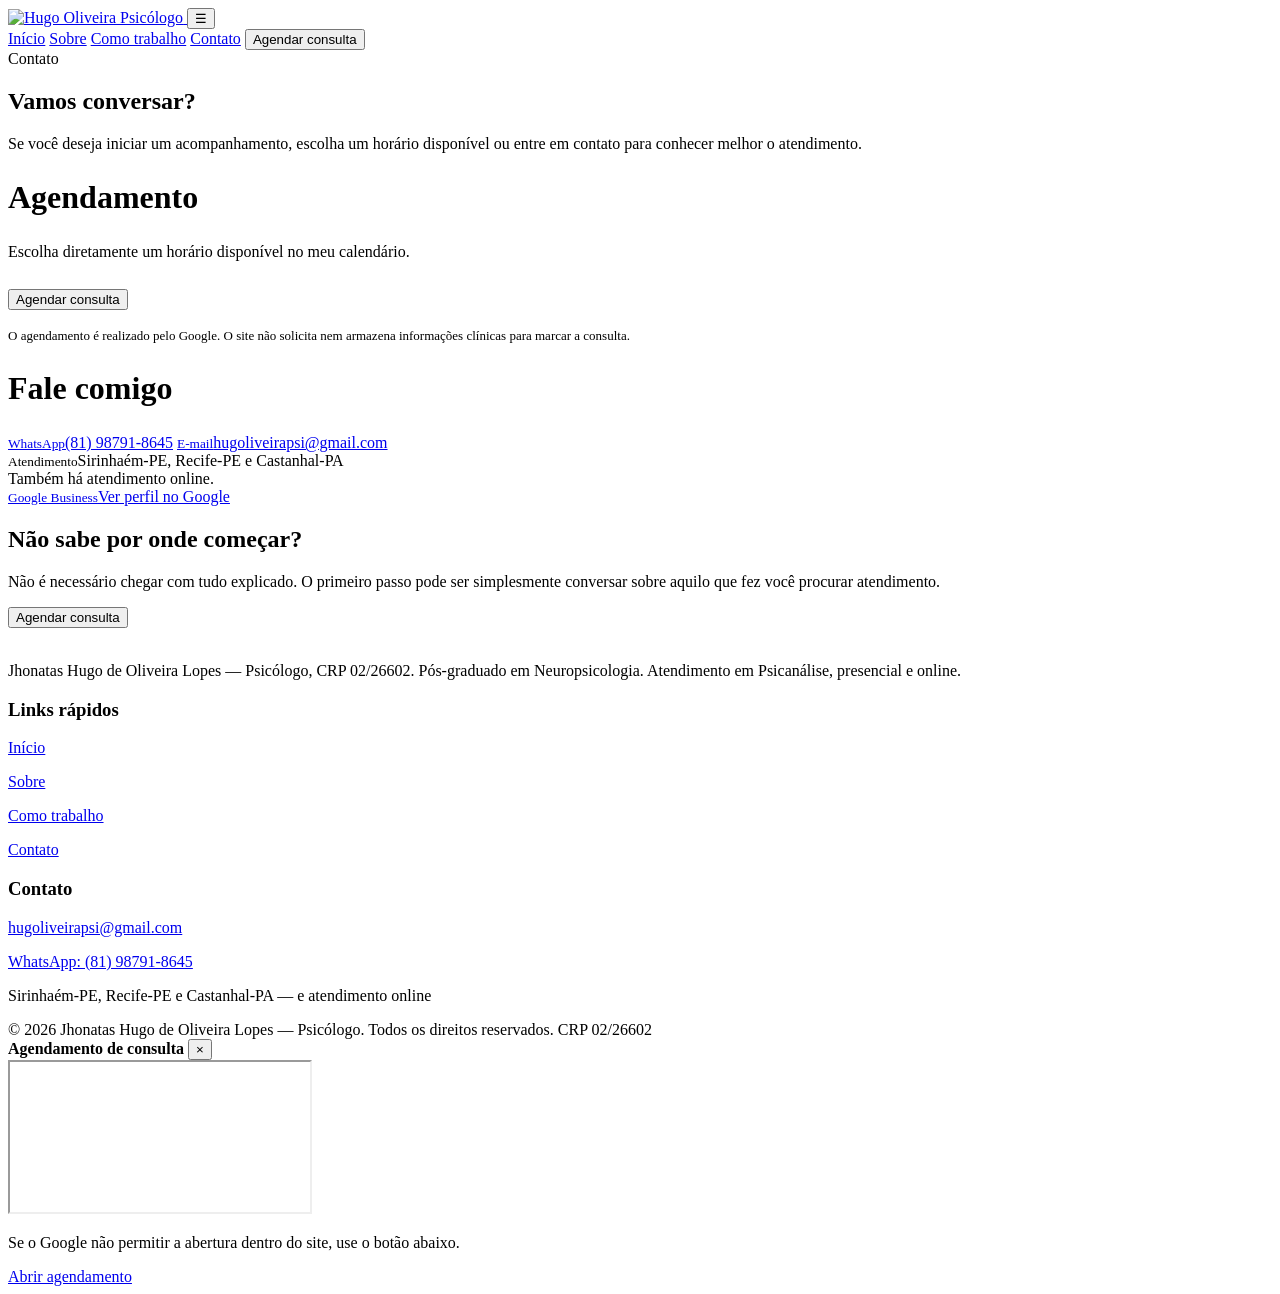
==== contato.html @ 469fea36 "Add files via upload" ====
<!doctype html>
<html lang="pt-BR">
<head>
<meta charset="utf-8">
<meta name="viewport" content="width=device-width, initial-scale=1">
<title>Contato | Hugo Oliveira — Psicólogo</title>
<meta name="description" content="Entre em contato com Hugo Oliveira, psicólogo CRP 02/26602, ou agende uma consulta pelo Google Agenda.">
<meta name="theme-color" content="#3f798b">
<link rel="icon" href="assets/logo-mark.png">
<link rel="stylesheet" href="assets/style.css">
</head>
<body>
<header class="site-header">
  <div class="container nav">
    <a class="brand" href="index.html" aria-label="Hugo Oliveira - Psicólogo">
      <img src="assets/logo-full.png" alt="Hugo Oliveira Psicólogo">
    </a>
    <button class="menu-toggle" data-menu aria-label="Abrir menu">☰</button>
    <nav class="nav-links" data-nav>
      <a href="index.html" class="">Início</a>
      <a href="sobre.html" class="">Sobre</a>
      <a href="servicos.html" class="">Como trabalho</a>
      <a href="contato.html" class="active">Contato</a>
      <button class="nav-cta" data-book>Agendar consulta</button>
    </nav>
  </div>
</header>
<main>
<section class="page-hero"><div class="container"><div class="eyebrow">Contato</div><h1>Vamos conversar?</h1><p class="lead">Se você deseja iniciar um acompanhamento, escolha um horário disponível ou entre em contato para conhecer melhor o atendimento.</p></div></section>
<section class="section">
  <div class="container contact-grid">
    <div class="contact-card">
      <h2 style="font-size:32px">Agendamento</h2>
      <p class="lead">Escolha diretamente um horário disponível no meu calendário.</p>
      <button class="btn btn-primary" data-book style="margin-top:12px">Agendar consulta</button>
      <p style="font-size:13px;color:var(--muted);margin-top:18px">O agendamento é realizado pelo Google. O site não solicita nem armazena informações clínicas para marcar a consulta.</p>
    </div>
    <div class="contact-card">
      <h2 style="font-size:32px">Fale comigo</h2>
      <a class="contact-link" href="https://wa.me/5581987918645" target="_blank" rel="noopener"><small>WhatsApp</small>(81) 98791-8645</a>
      <a class="contact-link" href="mailto:hugoliveirapsi@gmail.com"><small>E-mail</small>hugoliveirapsi@gmail.com</a>
      <div class="contact-link"><small>Atendimento</small>Sirinhaém-PE, Recife-PE e Castanhal-PA<br>Também há atendimento online.</div>
      <a class="contact-link" href="https://www.google.com/search?q=Hugo+Oliveira+-+Psic%C3%B3logo+especialista+em+Neuropsicologia" target="_blank" rel="noopener"><small>Google Business</small>Ver perfil no Google</a>
    </div>
  </div>
</section>
<section class="section alt">
  <div class="container">
    <div class="cta"><div><h2>Não sabe por onde começar?</h2><p>Não é necessário chegar com tudo explicado. O primeiro passo pode ser simplesmente conversar sobre aquilo que fez você procurar atendimento.</p></div><button class="btn" data-book>Agendar consulta</button></div>
  </div>
</section>
</main>
<footer class="footer">
  <div class="container">
    <div class="footer-grid">
      <div>
        <img src="assets/logo-full.png" alt="Hugo Oliveira Psicólogo" style="height:55px;filter:brightness(0) invert(1);opacity:.95">
        <p>Jhonatas Hugo de Oliveira Lopes — Psicólogo, CRP 02/26602. Pós-graduado em Neuropsicologia. Atendimento em Psicanálise, presencial e online.</p>
      </div>
      <div>
        <h3>Links rápidos</h3>
        <p><a href="index.html">Início</a></p>
        <p><a href="sobre.html">Sobre</a></p>
        <p><a href="servicos.html">Como trabalho</a></p>
        <p><a href="contato.html">Contato</a></p>
      </div>
      <div>
        <h3>Contato</h3>
        <p><a href="mailto:hugoliveirapsi@gmail.com">hugoliveirapsi@gmail.com</a></p>
        <p><a href="https://wa.me/5581987918645" target="_blank" rel="noopener">WhatsApp: (81) 98791-8645</a></p>
        <p>Sirinhaém-PE, Recife-PE e Castanhal-PA — e atendimento online</p>
      </div>
    </div>
    <div class="footer-bottom">
      <span>© 2026 Jhonatas Hugo de Oliveira Lopes — Psicólogo. Todos os direitos reservados.</span>
      <span>CRP 02/26602</span>
    </div>
  </div>
</footer>
<div class="modal" id="bookingModal" role="dialog" aria-modal="true" aria-label="Agendamento de consulta">
  <div class="modal-box">
    <div class="modal-head">
      <strong>Agendamento de consulta</strong>
      <button class="modal-close" data-close aria-label="Fechar">×</button>
    </div>
    <iframe id="bookingFrame" title="Agendamento pelo Google Agenda" loading="lazy"></iframe>
    <div class="modal-fallback">
      <p>Se o Google não permitir a abertura dentro do site, use o botão abaixo.</p>
      <a class="btn btn-primary" href="https://calendar.app.google/Kig3jaQkufHSZWHf6" target="_blank" rel="noopener">Abrir agendamento</a>
    </div>
  </div>
</div>
<script src="assets/site.js"></script>
</body>
</html>
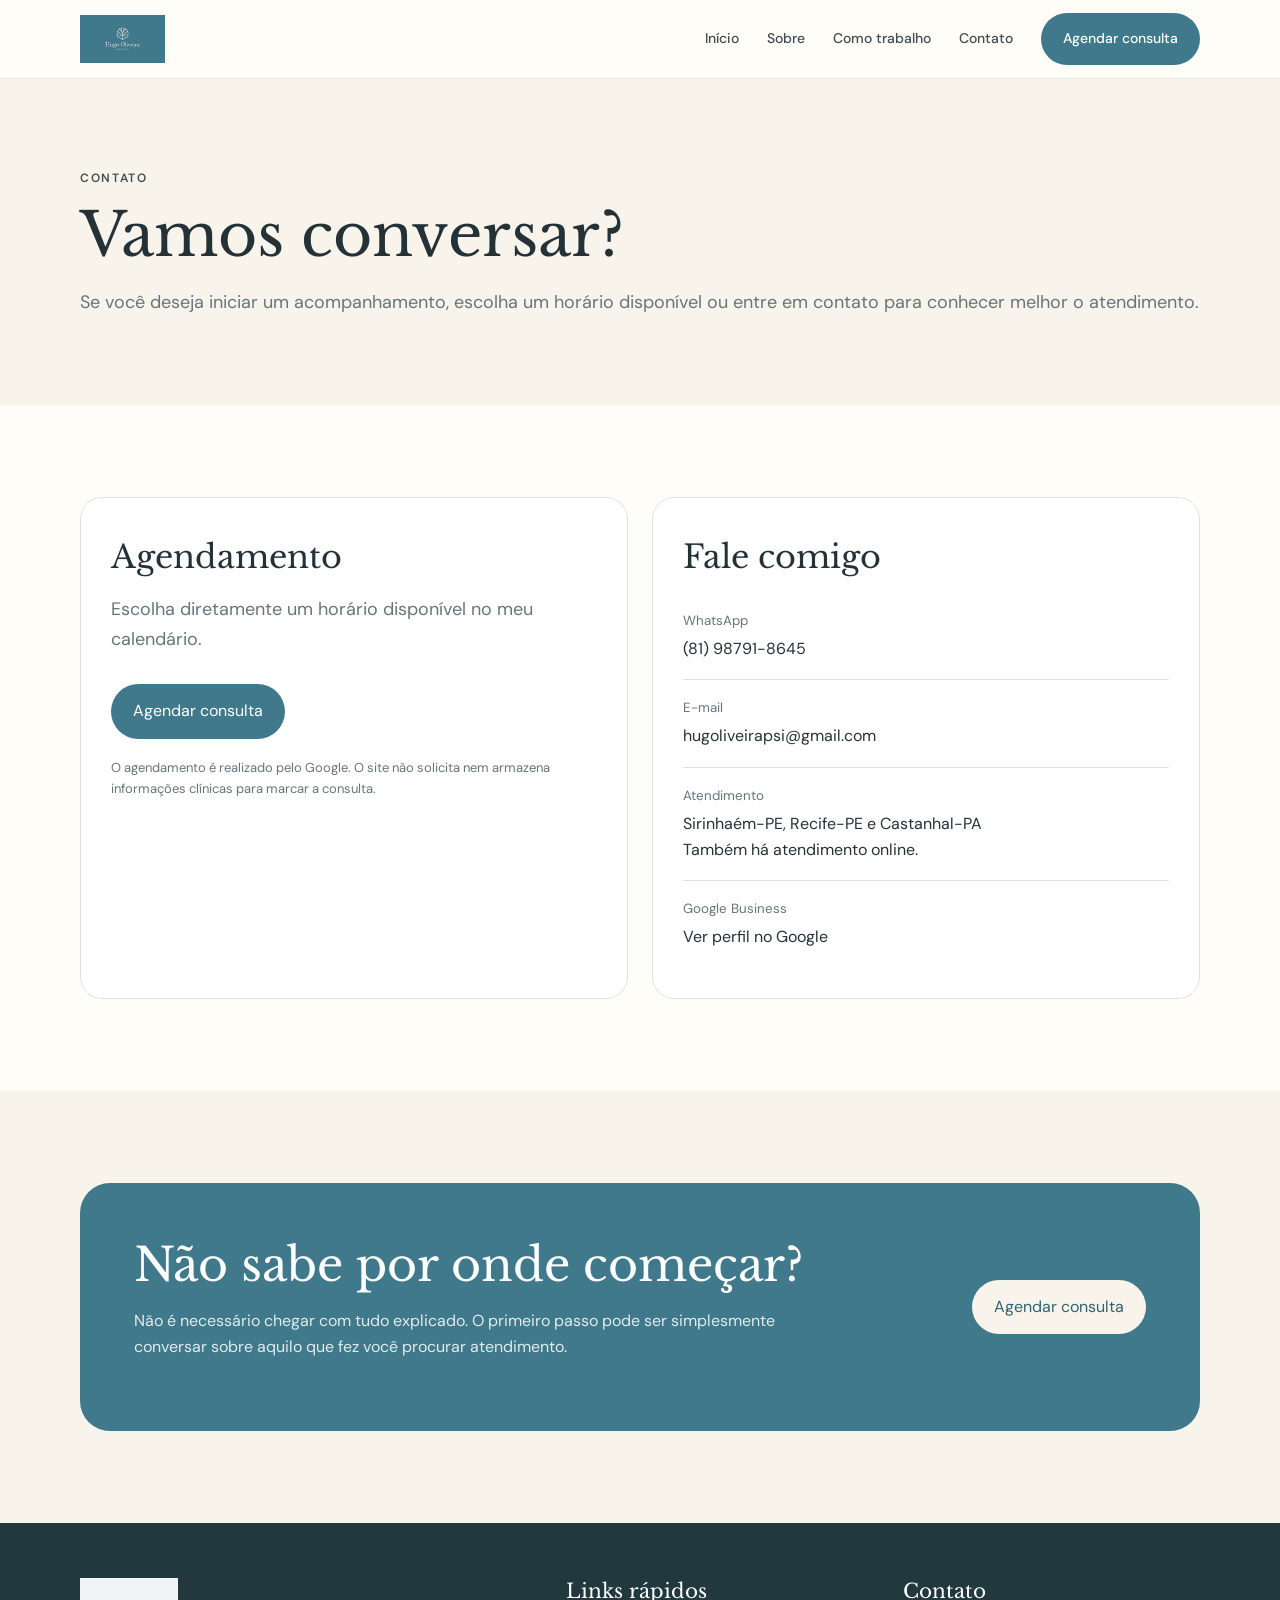
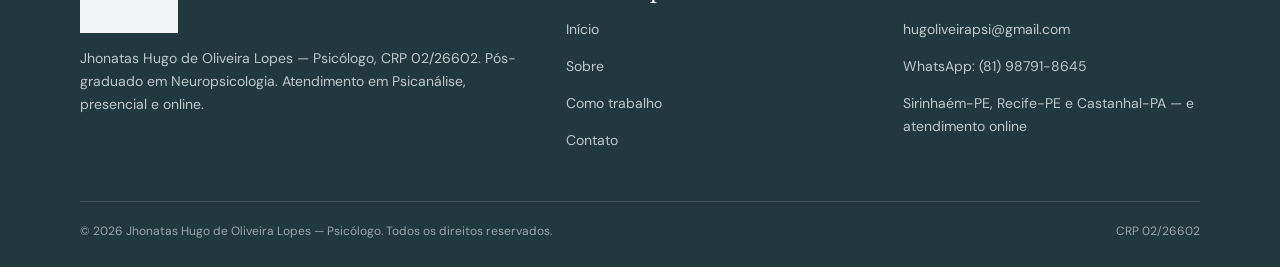
==== commit e6a352a7: "Corrige recursos e agendamento das páginas antigas" ====
--- a/contato.html
+++ b/contato.html
@@ -6,14 +6,14 @@
 <title>Contato | Hugo Oliveira — Psicólogo</title>
 <meta name="description" content="Entre em contato com Hugo Oliveira, psicólogo CRP 02/26602, ou agende uma consulta pelo Google Agenda.">
 <meta name="theme-color" content="#3f798b">
-<link rel="icon" href="assets/logo-mark.png">
-<link rel="stylesheet" href="assets/style.css">
+<link rel="icon" href="logo-mark.png">
+<link rel="stylesheet" href="style.css">
 </head>
 <body>
 <header class="site-header">
   <div class="container nav">
     <a class="brand" href="index.html" aria-label="Hugo Oliveira - Psicólogo">
-      <img src="assets/logo-full.png" alt="Hugo Oliveira Psicólogo">
+      <img src="logo-full.png" alt="Hugo Oliveira Psicólogo">
     </a>
     <button class="menu-toggle" data-menu aria-label="Abrir menu">☰</button>
     <nav class="nav-links" data-nav>
@@ -54,7 +54,7 @@
   <div class="container">
     <div class="footer-grid">
       <div>
-        <img src="assets/logo-full.png" alt="Hugo Oliveira Psicólogo" style="height:55px;filter:brightness(0) invert(1);opacity:.95">
+        <img src="logo-full.png" alt="Hugo Oliveira Psicólogo" loading="lazy" style="height:55px;filter:brightness(0) invert(1);opacity:.95">
         <p>Jhonatas Hugo de Oliveira Lopes — Psicólogo, CRP 02/26602. Pós-graduado em Neuropsicologia. Atendimento em Psicanálise, presencial e online.</p>
       </div>
       <div>
@@ -90,6 +90,6 @@
     </div>
   </div>
 </div>
-<script src="assets/site.js"></script>
+<script src="site.js"></script>
 </body>
 </html>
--- a/style.css
+++ b/style.css
@@ -0,0 +1,131 @@
+
+@import url('https://fonts.googleapis.com/css2?family=DM+Sans:wght@400;500;600&family=Libre+Baskerville:wght@400;700&display=swap');
+
+:root{
+  --petrol:#3f798b;
+  --petrol-dark:#2f6374;
+  --petrol-soft:#eaf2f3;
+  --cream:#f8f4eb;
+  --paper:#fffdf8;
+  --ink:#243238;
+  --muted:#66757b;
+  --line:#dbe4e5;
+  --white:#fff;
+  --shadow:0 18px 50px rgba(36,50,56,.10);
+  --radius:22px;
+  --serif:"Libre Baskerville", Georgia, serif;
+  --sans:"DM Sans", Arial, sans-serif;
+}
+*{box-sizing:border-box}
+html{scroll-behavior:smooth}
+body{margin:0;color:var(--ink);background:var(--paper);font-family:var(--sans);line-height:1.65}
+img{max-width:100%;display:block}
+a{color:inherit}
+.container{width:min(1120px,calc(100% - 40px));margin:auto}
+.site-header{position:sticky;top:0;z-index:30;background:rgba(255,253,248,.94);backdrop-filter:blur(12px);border-bottom:1px solid rgba(219,228,229,.75)}
+.nav{height:78px;display:flex;align-items:center;justify-content:space-between;gap:24px}
+.brand img{height:48px;width:auto}
+.nav-links{display:flex;align-items:center;gap:28px;font-size:14px;font-weight:500}
+.nav-links a{text-decoration:none;color:#3f4d52}
+.nav-links a:hover{color:var(--petrol)}
+.nav-cta,.btn{display:inline-flex;align-items:center;justify-content:center;gap:8px;border-radius:999px;padding:13px 21px;text-decoration:none;font-weight:600;border:1px solid transparent;cursor:pointer;font:inherit}
+.btn-primary,.nav-cta{background:var(--petrol);color:#fff}
+.btn-primary:hover,.nav-cta:hover{background:var(--petrol-dark)}
+.btn-outline{border-color:var(--petrol);color:var(--petrol);background:transparent}
+.btn-outline:hover{background:var(--petrol-soft)}
+.menu-toggle{display:none;background:none;border:0;font-size:26px;color:var(--ink)}
+.hero{background:var(--petrol);color:#fff;min-height:650px;display:grid;align-items:center}
+.hero-grid{display:grid;grid-template-columns:1.05fr .95fr;gap:70px;align-items:center}
+.eyebrow{letter-spacing:.14em;text-transform:uppercase;font-size:12px;font-weight:600;opacity:.86}
+.hero h1{font:400 clamp(38px,5vw,64px)/1.12 var(--serif);margin:18px 0 24px;max-width:720px}
+.hero p{font-size:18px;max-width:650px;color:rgba(255,255,255,.9)}
+.hero-actions{display:flex;flex-wrap:wrap;gap:12px;margin-top:30px}
+.hero .btn-primary{background:var(--cream);color:var(--petrol-dark)}
+.hero .btn-primary:hover{background:#fff}
+.hero .btn-outline{border-color:rgba(255,255,255,.6);color:#fff}
+.hero-photo{position:relative;align-self:stretch;display:flex;align-items:end;justify-content:center}
+.hero-photo img{width:min(470px,100%);max-height:610px;object-fit:cover;object-position:center top;border-radius:240px 240px 26px 26px;box-shadow:0 30px 80px rgba(0,0,0,.22)}
+.section{padding:92px 0}
+.section.alt{background:var(--cream)}
+.section-header{max-width:720px;margin-bottom:44px}
+.section-header .eyebrow{color:var(--petrol)}
+h2{font:400 clamp(30px,4vw,46px)/1.2 var(--serif);margin:10px 0 16px}
+h3{font:700 20px/1.3 var(--serif);margin:0 0 10px}
+.lead{font-size:18px;color:var(--muted)}
+.cards{display:grid;grid-template-columns:repeat(3,1fr);gap:20px}
+.card{background:#fff;border:1px solid var(--line);border-radius:var(--radius);padding:28px;box-shadow:0 8px 30px rgba(36,50,56,.04)}
+.card p{color:var(--muted);margin:0}
+.icon{width:44px;height:44px;border-radius:14px;background:var(--petrol-soft);color:var(--petrol);display:grid;place-items:center;margin-bottom:18px;font-size:20px}
+.split{display:grid;grid-template-columns:.9fr 1.1fr;gap:70px;align-items:center}
+.about-photo{border-radius:28px;overflow:hidden;box-shadow:var(--shadow);background:#111}
+.about-photo img{width:100%;aspect-ratio:3/4;object-fit:cover;object-position:center top}
+.checklist{display:grid;gap:14px;margin:26px 0 0;padding:0;list-style:none}
+.checklist li{display:flex;gap:12px;align-items:flex-start}
+.checklist span{width:22px;height:22px;flex:0 0 22px;border-radius:50%;background:var(--petrol);color:#fff;display:grid;place-items:center;font-size:12px;margin-top:3px}
+.quote{padding:34px;border-left:3px solid var(--petrol);background:var(--petrol-soft);border-radius:0 18px 18px 0;font:400 20px/1.55 var(--serif);margin-top:30px}
+.audience{display:grid;grid-template-columns:repeat(4,1fr);gap:16px}
+.audience .card{padding:24px}
+.faq{max-width:900px}
+.faq-item{border-top:1px solid var(--line)}
+.faq-item:last-child{border-bottom:1px solid var(--line)}
+.faq-q{width:100%;display:flex;justify-content:space-between;gap:20px;text-align:left;background:none;border:0;padding:22px 0;font:600 16px var(--sans);color:var(--ink);cursor:pointer}
+.faq-q span{font-size:22px;color:var(--petrol);transition:.2s}
+.faq-item.open .faq-q span{transform:rotate(45deg)}
+.faq-a{display:none;padding:0 40px 22px 0;color:var(--muted)}
+.faq-item.open .faq-a{display:block}
+.cta{background:var(--petrol);color:#fff;border-radius:30px;padding:54px;display:flex;align-items:center;justify-content:space-between;gap:30px}
+.cta h2{margin-top:0}
+.cta p{color:rgba(255,255,255,.85);max-width:650px}
+.cta .btn{background:var(--cream);color:var(--petrol-dark)}
+.page-hero{padding:90px 0 70px;background:var(--cream)}
+.page-hero h1{font:400 clamp(38px,5vw,60px)/1.15 var(--serif);margin:12px 0}
+.contact-grid{display:grid;grid-template-columns:1fr 1fr;gap:24px}
+.contact-card{background:#fff;border:1px solid var(--line);border-radius:var(--radius);padding:30px}
+.contact-link{display:block;text-decoration:none;padding:17px 0;border-bottom:1px solid var(--line)}
+.contact-link:last-child{border-bottom:0}
+.contact-link small{display:block;color:var(--muted);margin-bottom:4px}
+.footer{background:#21383f;color:#fff;padding:55px 0 25px}
+.footer-grid{display:grid;grid-template-columns:1.2fr .8fr .8fr;gap:40px}
+.footer h3{font-family:var(--serif);font-weight:400}
+.footer p,.footer a{color:rgba(255,255,255,.72);font-size:14px}
+.footer a{text-decoration:none}
+.footer a:hover{color:#fff}
+.footer-bottom{border-top:1px solid rgba(255,255,255,.14);margin-top:35px;padding-top:20px;color:rgba(255,255,255,.55);font-size:12px;display:flex;justify-content:space-between;gap:20px}
+.modal{display:none;position:fixed;inset:0;background:rgba(12,24,28,.72);z-index:100;padding:20px;align-items:center;justify-content:center}
+.modal.open{display:flex}
+.modal-box{width:min(1000px,100%);height:min(760px,92vh);background:#fff;border-radius:20px;overflow:hidden;position:relative;box-shadow:0 30px 100px rgba(0,0,0,.35)}
+.modal-head{height:58px;display:flex;align-items:center;justify-content:space-between;padding:0 18px;border-bottom:1px solid var(--line)}
+.modal-head strong{font-family:var(--serif);font-weight:400}
+.modal-close{border:0;background:none;font-size:28px;cursor:pointer;color:var(--ink)}
+.modal iframe{width:100%;height:calc(100% - 58px);border:0}
+.modal-fallback{padding:30px;text-align:center;display:none}
+.no-scroll{overflow:hidden}
+@media(max-width:850px){
+  .nav{height:70px}
+  .brand img{height:42px}
+  .menu-toggle{display:block}
+  .nav-links{display:none;position:absolute;top:70px;left:0;right:0;background:var(--paper);padding:18px 20px 24px;border-bottom:1px solid var(--line);flex-direction:column;align-items:stretch;gap:8px}
+  .nav-links.open{display:flex}
+  .nav-links a{padding:10px}
+  .nav-cta{text-align:center}
+  .hero{min-height:auto;padding:70px 0 0}
+  .hero-grid,.split,.contact-grid{grid-template-columns:1fr;gap:40px}
+  .hero-photo{order:2}
+  .hero-photo img{max-height:560px}
+  .cards{grid-template-columns:1fr}
+  .audience{grid-template-columns:1fr 1fr}
+  .section{padding:68px 0}
+  .cta{padding:34px;display:block}
+  .cta .btn{margin-top:18px}
+  .footer-grid{grid-template-columns:1fr}
+  .footer-bottom{display:block}
+}
+@media(max-width:520px){
+  .container{width:min(100% - 28px,1120px)}
+  .hero h1{font-size:39px}
+  .hero p{font-size:16px}
+  .hero-actions .btn{width:100%}
+  .audience{grid-template-columns:1fr}
+  .card{padding:23px}
+  .page-hero{padding:65px 0 50px}
+}
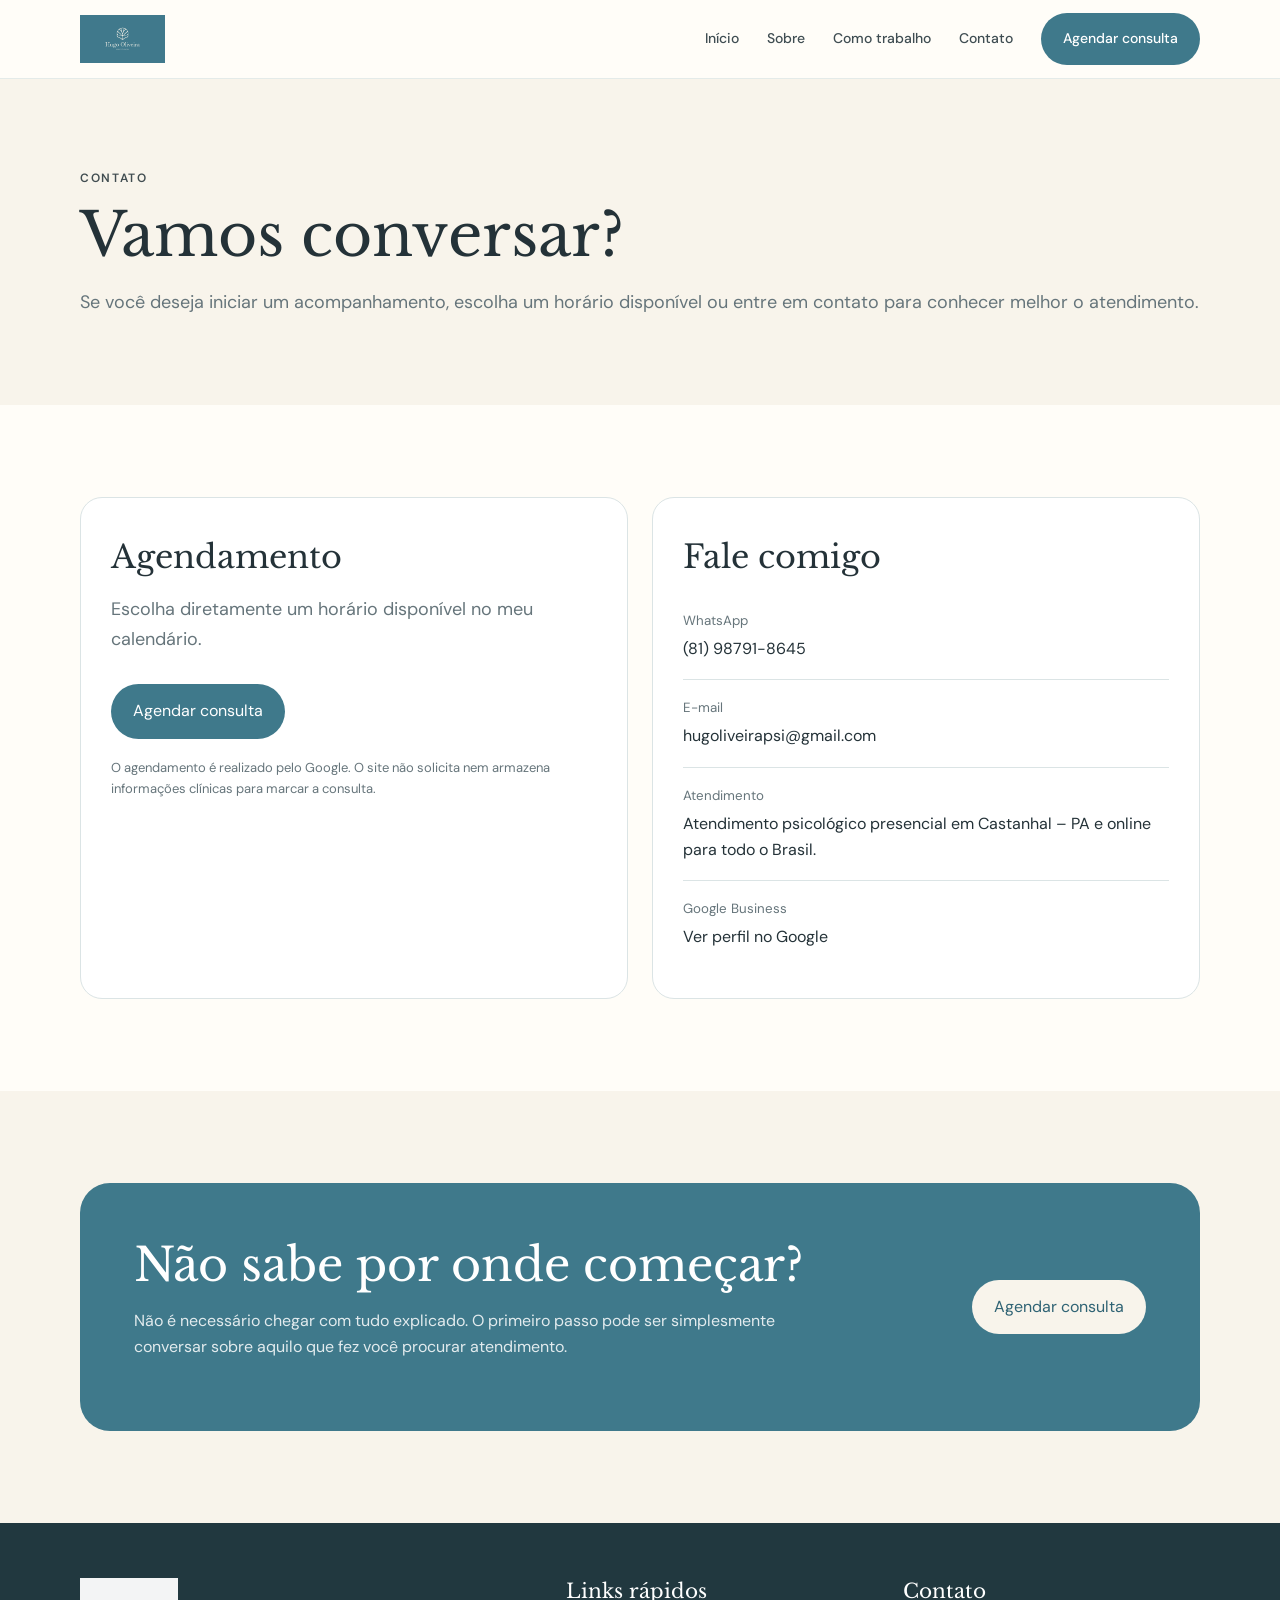
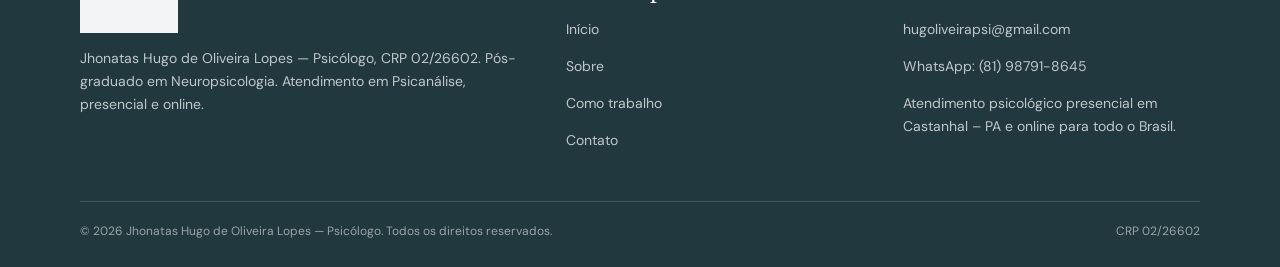
==== commit 73861130: "Atualiza a localização presencial para Castanhal" ====
--- a/contato.html
+++ b/contato.html
@@ -4,7 +4,7 @@
 <meta charset="utf-8">
 <meta name="viewport" content="width=device-width, initial-scale=1">
 <title>Contato | Hugo Oliveira — Psicólogo</title>
-<meta name="description" content="Entre em contato com Hugo Oliveira, psicólogo CRP 02/26602, ou agende uma consulta pelo Google Agenda.">
+<meta name="description" content="Entre em contato ou agende uma consulta com Hugo Oliveira, psicólogo CRP 02/26602. Atendimento psicológico presencial em Castanhal – PA e online para todo o Brasil.">
 <meta name="theme-color" content="#3f798b">
 <link rel="icon" href="logo-mark.png">
 <link rel="stylesheet" href="style.css">
@@ -39,7 +39,7 @@
       <h2 style="font-size:32px">Fale comigo</h2>
       <a class="contact-link" href="https://wa.me/5581987918645" target="_blank" rel="noopener"><small>WhatsApp</small>(81) 98791-8645</a>
       <a class="contact-link" href="mailto:hugoliveirapsi@gmail.com"><small>E-mail</small>hugoliveirapsi@gmail.com</a>
-      <div class="contact-link"><small>Atendimento</small>Sirinhaém-PE, Recife-PE e Castanhal-PA<br>Também há atendimento online.</div>
+      <div class="contact-link"><small>Atendimento</small>Atendimento psicológico presencial em Castanhal – PA e online para todo o Brasil.</div>
       <a class="contact-link" href="https://www.google.com/search?q=Hugo+Oliveira+-+Psic%C3%B3logo+especialista+em+Neuropsicologia" target="_blank" rel="noopener"><small>Google Business</small>Ver perfil no Google</a>
     </div>
   </div>
@@ -68,7 +68,7 @@
         <h3>Contato</h3>
         <p><a href="mailto:hugoliveirapsi@gmail.com">hugoliveirapsi@gmail.com</a></p>
         <p><a href="https://wa.me/5581987918645" target="_blank" rel="noopener">WhatsApp: (81) 98791-8645</a></p>
-        <p>Sirinhaém-PE, Recife-PE e Castanhal-PA — e atendimento online</p>
+        <p>Atendimento psicológico presencial em Castanhal – PA e online para todo o Brasil.</p>
       </div>
     </div>
     <div class="footer-bottom">
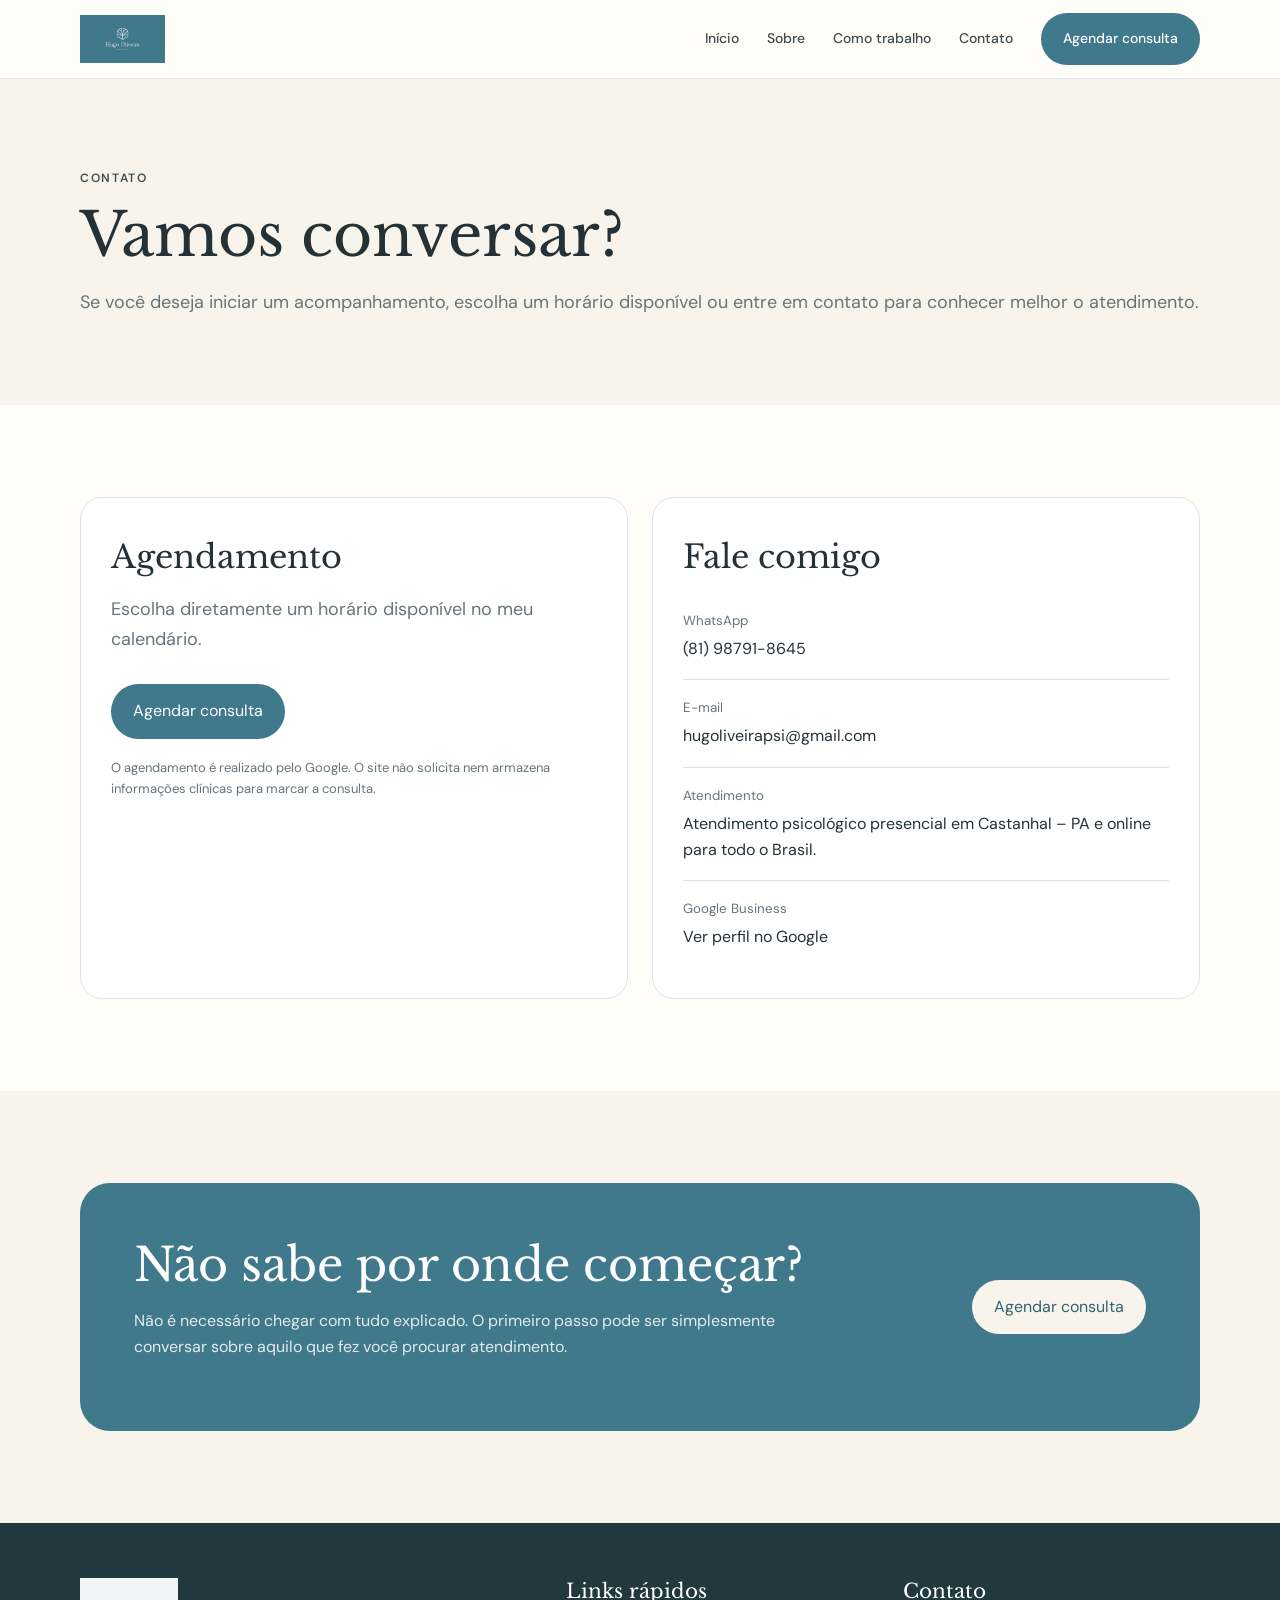
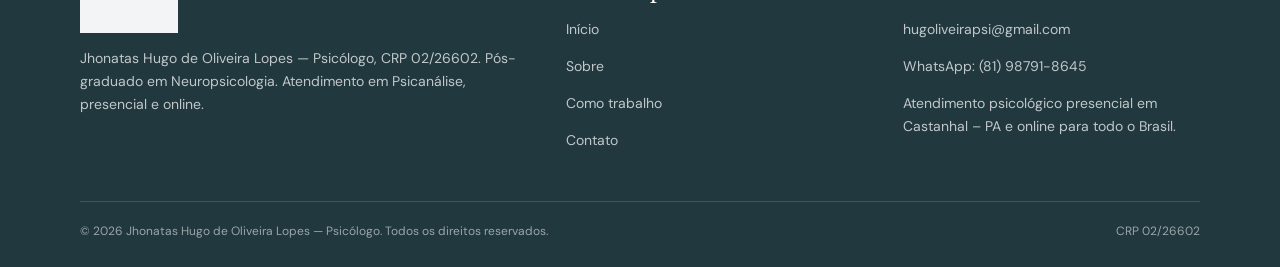
==== commit 629896b6: "Adiciona publicações e otimiza os recursos do site" ====
--- a/contato.html
+++ b/contato.html
@@ -7,13 +7,14 @@
 <meta name="description" content="Entre em contato ou agende uma consulta com Hugo Oliveira, psicólogo CRP 02/26602. Atendimento psicológico presencial em Castanhal – PA e online para todo o Brasil.">
 <meta name="theme-color" content="#3f798b">
 <link rel="icon" href="logo-mark.png">
+  <link rel="stylesheet" href="/assets/fonts/fonts.css">
 <link rel="stylesheet" href="style.css">
 </head>
 <body>
 <header class="site-header">
   <div class="container nav">
     <a class="brand" href="index.html" aria-label="Hugo Oliveira - Psicólogo">
-      <img src="logo-full.png" alt="Hugo Oliveira Psicólogo">
+      <img src="assets/logo-legado.webp" width="500" height="281" alt="Hugo Oliveira Psicólogo">
     </a>
     <button class="menu-toggle" data-menu aria-label="Abrir menu">☰</button>
     <nav class="nav-links" data-nav>
@@ -54,7 +55,7 @@
   <div class="container">
     <div class="footer-grid">
       <div>
-        <img src="logo-full.png" alt="Hugo Oliveira Psicólogo" loading="lazy" style="height:55px;filter:brightness(0) invert(1);opacity:.95">
+        <img src="assets/logo-legado.webp" width="500" height="281" alt="Hugo Oliveira Psicólogo" loading="lazy" style="height:55px;filter:brightness(0) invert(1);opacity:.95">
         <p>Jhonatas Hugo de Oliveira Lopes — Psicólogo, CRP 02/26602. Pós-graduado em Neuropsicologia. Atendimento em Psicanálise, presencial e online.</p>
       </div>
       <div>
--- a/assets/fonts/fonts.css
+++ b/assets/fonts/fonts.css
@@ -0,0 +1,32 @@
+@font-face {
+  font-family: 'DM Sans';
+  font-style: normal;
+  font-weight: 400 700;
+  font-display: swap;
+  src: url(dm-sans-latin-ext.woff2) format('woff2');
+  unicode-range: U+0100-02BA, U+02BD-02C5, U+02C7-02CC, U+02CE-02D7, U+02DD-02FF, U+0304, U+0308, U+0329, U+1D00-1DBF, U+1E00-1E9F, U+1EF2-1EFF, U+2020, U+20A0-20AB, U+20AD-20C4, U+2113, U+2C60-2C7F, U+A720-A7FF;
+}
+@font-face {
+  font-family: 'DM Sans';
+  font-style: normal;
+  font-weight: 400 700;
+  font-display: swap;
+  src: url(dm-sans-latin.woff2) format('woff2');
+  unicode-range: U+0000-00FF, U+0131, U+0152-0153, U+02BB-02BC, U+02C6, U+02DA, U+02DC, U+0304, U+0308, U+0329, U+2000-206F, U+20AC, U+2122, U+2191, U+2193, U+2212, U+2215, U+FEFF, U+FFFD;
+}
+@font-face {
+  font-family: 'Libre Baskerville';
+  font-style: normal;
+  font-weight: 400 700;
+  font-display: swap;
+  src: url(libre-baskerville-latin-ext.woff2) format('woff2');
+  unicode-range: U+0100-02BA, U+02BD-02C5, U+02C7-02CC, U+02CE-02D7, U+02DD-02FF, U+0304, U+0308, U+0329, U+1D00-1DBF, U+1E00-1E9F, U+1EF2-1EFF, U+2020, U+20A0-20AB, U+20AD-20C4, U+2113, U+2C60-2C7F, U+A720-A7FF;
+}
+@font-face {
+  font-family: 'Libre Baskerville';
+  font-style: normal;
+  font-weight: 400 700;
+  font-display: swap;
+  src: url(libre-baskerville-latin.woff2) format('woff2');
+  unicode-range: U+0000-00FF, U+0131, U+0152-0153, U+02BB-02BC, U+02C6, U+02DA, U+02DC, U+0304, U+0308, U+0329, U+2000-206F, U+20AC, U+2122, U+2191, U+2193, U+2212, U+2215, U+FEFF, U+FFFD;
+}
--- a/style.css
+++ b/style.css
@@ -1,5 +1,4 @@
 
-@import url('https://fonts.googleapis.com/css2?family=DM+Sans:wght@400;500;600&family=Libre+Baskerville:wght@400;700&display=swap');
 
 :root{
   --petrol:#3f798b;
@@ -129,3 +128,5 @@
   .card{padding:23px}
   .page-hero{padding:65px 0 50px}
 }
+
+.footer img { width: auto; }
